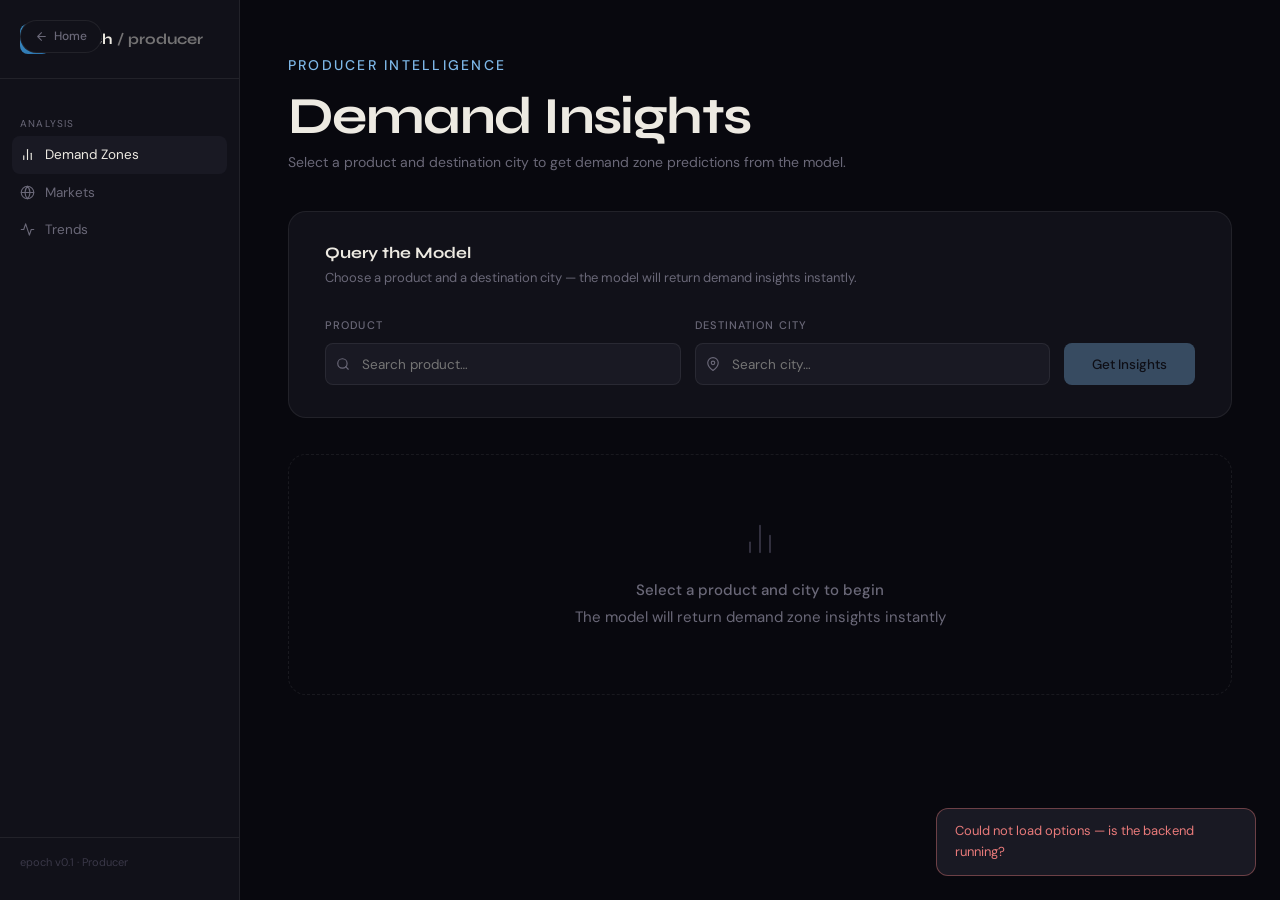
==== frontend/producer.html @ d8b630bd "Initial project import" ====
<!DOCTYPE html>
<html lang="en">
<head>
<meta charset="UTF-8"/>
<meta name="viewport" content="width=device-width,initial-scale=1.0"/>
<title>epoch — Producer Dashboard</title>
<link rel="stylesheet" href="styles.css"/>
<style>
  .eyebrow{color:var(--P)}
  .stat-card .value{color:var(--P)}

  /* Query form */
  .query-card{
    background:var(--surface);border:1px solid var(--border);
    border-radius:var(--radius-lg);padding:32px 36px;margin-bottom:36px;
  }
  .query-card h3{
    font-family:'Syne',sans-serif;font-size:16px;font-weight:700;
    margin-bottom:6px;
  }
  .query-card > p{font-size:13px;color:var(--muted);margin-bottom:28px}

  .input-row{display:grid;grid-template-columns:1fr 1fr auto;gap:14px;align-items:end}
  @media(max-width:680px){.input-row{grid-template-columns:1fr}}

  .field{display:flex;flex-direction:column;gap:8px}
  .field label{font-size:11px;font-weight:500;letter-spacing:.1em;text-transform:uppercase;color:var(--muted)}

  .select-wrap{position:relative}
  .select-wrap svg{
    position:absolute;right:12px;top:50%;transform:translateY(-50%);
    width:14px;height:14px;stroke:var(--muted);pointer-events:none;
  }
  select,input[type="text"]{
    width:100%;height:42px;
    background:var(--surface2);border:1px solid var(--border);
    border-radius:var(--radius-sm);
    padding:0 36px 0 14px;
    font-family:'DM Sans',sans-serif;font-size:13.5px;color:var(--text);
    appearance:none;-webkit-appearance:none;outline:none;
    transition:border-color .15s;cursor:pointer;
  }
  select:hover,input[type="text"]:hover{border-color:var(--border-md)}
  select:focus,input[type="text"]:focus{border-color:var(--P-border);box-shadow:0 0 0 3px rgba(126,184,232,.08)}
  select option{background:var(--surface2)}

  /* Search input with icon */
  .search-wrap{position:relative}
  .search-wrap input{padding-left:36px;padding-right:14px;cursor:text}
  .search-wrap svg{
    position:absolute;left:11px;top:50%;transform:translateY(-50%);
    width:14px;height:14px;stroke:var(--muted);pointer-events:none;
  }
  /* dropdown list for search */
  .dropdown-list{
    position:absolute;top:calc(100% + 4px);left:0;right:0;z-index:100;
    background:var(--surface2);border:1px solid var(--border-md);
    border-radius:var(--radius-sm);max-height:220px;overflow-y:auto;
    display:none;
  }
  .dropdown-list.open{display:block}
  .dropdown-item{
    padding:9px 14px;font-size:13px;color:var(--text);cursor:pointer;
    transition:background .1s;
  }
  .dropdown-item:hover,.dropdown-item.focused{background:var(--surface3)}
  .dropdown-item mark{background:transparent;color:var(--P);font-weight:500}

  .run-btn{
    height:42px;padding:0 28px;border-radius:var(--radius-sm);
    background:var(--P);color:#08080E;font-family:'DM Sans',sans-serif;
    font-size:13.5px;font-weight:500;border:none;cursor:pointer;
    transition:opacity .15s;white-space:nowrap;
  }
  .run-btn:hover{opacity:.88}
  .run-btn:disabled{opacity:.35;cursor:not-allowed}

  /* Result area */
  #results{display:none}

  /* Zone hero */
  .zone-hero{
    border-radius:var(--radius-lg);padding:36px 40px;
    margin-bottom:28px;border:1px solid;
    display:flex;align-items:center;gap:32px;
  }
  .zone-hero.high    {border-color:rgba(122,224,184,.3);background:rgba(122,224,184,.06)}
  .zone-hero.emerging{border-color:rgba(232,201,122,.3);background:rgba(232,201,122,.06)}
  .zone-hero.low     {border-color:rgba(232,122,122,.3);background:rgba(232,122,122,.06)}

  .zone-icon{
    width:60px;height:60px;border-radius:16px;
    display:flex;align-items:center;justify-content:center;flex-shrink:0;
  }
  .high .zone-icon    {background:rgba(122,224,184,.15)}
  .emerging .zone-icon{background:rgba(232,201,122,.15)}
  .low .zone-icon     {background:rgba(232,122,122,.15)}
  .zone-icon svg{width:28px;height:28px}
  .high .zone-icon svg    {stroke:var(--high)}
  .emerging .zone-icon svg{stroke:var(--emerging)}
  .low .zone-icon svg     {stroke:var(--low)}

  .zone-hero-text .zone-label{
    font-size:11px;font-weight:500;letter-spacing:.14em;text-transform:uppercase;margin-bottom:6px;
  }
  .high .zone-label    {color:var(--high)}
  .emerging .zone-label{color:var(--emerging)}
  .low .zone-label     {color:var(--low)}

  .zone-hero-text h2{font-size:28px;font-weight:700;margin-bottom:4px}
  .zone-hero-text p{font-size:13px;color:var(--muted)}

  .zone-score{
    margin-left:auto;text-align:right;flex-shrink:0;
  }
  .zone-score .score-big{
    font-family:'Syne',sans-serif;font-size:48px;font-weight:800;line-height:1;
  }
  .high .score-big    {color:var(--high)}
  .emerging .score-big{color:var(--emerging)}
  .low .score-big     {color:var(--low)}
  .zone-score .score-lbl{font-size:11px;color:var(--muted);text-transform:uppercase;letter-spacing:.08em}

  /* Context row */
  .context-chips{display:flex;gap:10px;flex-wrap:wrap;margin-bottom:28px}
  .chip{
    display:inline-flex;align-items:center;gap:7px;
    padding:6px 14px;border-radius:100px;font-size:12.5px;
    border:1px solid var(--border);background:var(--surface);color:var(--text);
  }
  .chip svg{width:13px;height:13px;stroke:var(--muted)}
  .chip span{color:var(--muted);font-size:11px}

  /* Top regions table */
  .regions-note{font-size:12px;color:var(--muted);margin-bottom:14px}

  /* Warning banner */
  .warn-banner{
    background:rgba(232,201,122,.08);border:1px solid rgba(232,201,122,.25);
    border-radius:var(--radius);padding:12px 16px;
    font-size:13px;color:var(--emerging);margin-bottom:20px;
    display:flex;align-items:center;gap:10px;
  }
  .warn-banner svg{width:15px;height:15px;stroke:currentColor;flex-shrink:0}

  .spinner{border-top-color:var(--P)}
</style>
</head>
<body>

<a class="back-btn" href="/"><svg viewBox="0 0 24 24" fill="none" stroke-width="2" stroke-linecap="round" stroke-linejoin="round"><path d="M19 12H5M12 5l-7 7 7 7"/></svg>Home</a>

<div class="layout">
  <!-- Sidebar -->
  <aside class="sidebar">
    <div class="sb-logo">
      <div class="mark" style="background:linear-gradient(135deg,#3A8FC8,#2A6FA8)">
        <svg viewBox="0 0 24 24" fill="none" stroke-width="2" stroke-linecap="round" stroke-linejoin="round">
          <line x1="18" y1="20" x2="18" y2="10"/><line x1="12" y1="20" x2="12" y2="4"/><line x1="6" y1="20" x2="6" y2="14"/>
        </svg>
      </div>
      <div class="name">epoch<span> / producer</span></div>
    </div>
    <div class="sb-section">
      <p class="sb-label">Analysis</p>
      <div class="nav-item active">
        <svg viewBox="0 0 24 24" fill="none" stroke-width="1.8" stroke-linecap="round" stroke-linejoin="round"><line x1="18" y1="20" x2="18" y2="10"/><line x1="12" y1="20" x2="12" y2="4"/><line x1="6" y1="20" x2="6" y2="14"/></svg>
        Demand Zones
      </div>
      <div class="nav-item">
        <svg viewBox="0 0 24 24" fill="none" stroke-width="1.8" stroke-linecap="round" stroke-linejoin="round"><circle cx="12" cy="12" r="10"/><path d="M2 12h20M12 2a15.3 15.3 0 0 1 4 10 15.3 15.3 0 0 1-4 10 15.3 15.3 0 0 1-4-10 15.3 15.3 0 0 1 4-10z"/></svg>
        Markets
      </div>
      <div class="nav-item">
        <svg viewBox="0 0 24 24" fill="none" stroke-width="1.8" stroke-linecap="round" stroke-linejoin="round"><polyline points="22 12 18 12 15 21 9 3 6 12 2 12"/></svg>
        Trends
      </div>
    </div>
    <div class="sb-footer">epoch v0.1 · Producer</div>
  </aside>

  <!-- Main -->
  <main class="main">
    <div class="page-header">
      <p class="eyebrow">Producer Intelligence</p>
      <h1>Demand Insights</h1>
      <p>Select a product and destination city to get demand zone predictions from the model.</p>
    </div>

    <!-- Query form -->
    <div class="query-card">
      <h3>Query the Model</h3>
      <p>Choose a product and a destination city — the model will return demand insights instantly.</p>
      <div class="input-row">

        <!-- Product dropdown with search -->
        <div class="field">
          <label>Product</label>
          <div class="search-wrap" id="product-wrap">
            <svg viewBox="0 0 24 24" fill="none" stroke-width="2" stroke-linecap="round" stroke-linejoin="round"><circle cx="11" cy="11" r="8"/><path d="M21 21l-4.35-4.35"/></svg>
            <input type="text" id="product-input" placeholder="Search product…" autocomplete="off"
              oninput="filterDropdown('product')" onfocus="openDropdown('product')" onblur="blurDropdown('product')"/>
            <div class="dropdown-list" id="product-list"></div>
          </div>
          <input type="hidden" id="product-value"/>
        </div>

        <!-- City dropdown with search -->
        <div class="field">
          <label>Destination City</label>
          <div class="search-wrap" id="city-wrap">
            <svg viewBox="0 0 24 24" fill="none" stroke-width="2" stroke-linecap="round" stroke-linejoin="round"><path d="M21 10c0 7-9 13-9 13s-9-6-9-13a9 9 0 0 1 18 0z"/><circle cx="12" cy="10" r="3"/></svg>
            <input type="text" id="city-input" placeholder="Search city…" autocomplete="off"
              oninput="filterDropdown('city')" onfocus="openDropdown('city')" onblur="blurDropdown('city')"/>
            <div class="dropdown-list" id="city-list"></div>
          </div>
          <input type="hidden" id="city-value"/>
        </div>

        <button class="run-btn" id="run-btn" onclick="runQuery()" disabled>Get Insights</button>
      </div>
    </div>

    <!-- Loader -->
    <div class="loader" id="loader" style="display:none">
      <div class="spinner"></div>
      <p>Running demand model…</p>
    </div>

    <!-- Results -->
    <div id="results">

      <!-- Warning if no city match -->
      <div class="warn-banner" id="warn-banner" style="display:none">
        <svg viewBox="0 0 24 24" fill="none" stroke-linecap="round" stroke-linejoin="round"><path d="M10.29 3.86L1.82 18a2 2 0 0 0 1.71 3h16.94a2 2 0 0 0 1.71-3L13.71 3.86a2 2 0 0 0-3.42 0z"/><line x1="12" y1="9" x2="12" y2="13"/><line x1="12" y1="17" x2="12.01" y2="17"/></svg>
        <span id="warn-text"></span>
      </div>

      <!-- Zone hero -->
      <div class="zone-hero" id="zone-hero">
        <div class="zone-icon">
          <svg viewBox="0 0 24 24" fill="none" stroke-width="1.7" stroke-linecap="round" stroke-linejoin="round"><line x1="18" y1="20" x2="18" y2="10"/><line x1="12" y1="20" x2="12" y2="4"/><line x1="6" y1="20" x2="6" y2="14"/></svg>
        </div>
        <div class="zone-hero-text">
          <p class="zone-label" id="zone-label-txt">—</p>
          <h2 id="zone-title">—</h2>
          <p id="zone-sub">—</p>
        </div>
        <div class="zone-score">
          <div class="score-big" id="zone-score-big">—</div>
          <div class="score-lbl">Demand Score</div>
        </div>
      </div>

      <!-- Context chips -->
      <div class="context-chips" id="context-chips"></div>

      <!-- Stats row -->
      <div class="stats-row" id="stats-row"></div>

      <!-- Top regions -->
      <div id="top-regions-section">
        <p class="section-head">Top Regions for this Product</p>
        <p class="regions-note">Global demand ranking — compare your selected city against other regions.</p>
        <div class="table-wrap">
          <table>
            <thead>
              <tr><th>#</th><th>Region</th><th>Demand Zone</th><th>Score</th><th>Total Sales</th><th>Orders</th></tr>
            </thead>
            <tbody id="regions-tbody"></tbody>
          </table>
        </div>
      </div>

    </div><!-- /results -->

    <!-- Initial empty state -->
    <div class="empty" id="empty-state">
      <svg viewBox="0 0 24 24" fill="none" stroke-linecap="round" stroke-linejoin="round"><line x1="18" y1="20" x2="18" y2="10"/><line x1="12" y1="20" x2="12" y2="4"/><line x1="6" y1="20" x2="6" y2="14"/></svg>
      <h4>Select a product and city to begin</h4>
      <p>The model will return demand zone insights instantly</p>
    </div>

  </main>
</div>
<div id="toast"></div>

<script>
  const allProducts = [];
  const allCities   = [];
  let   focusIdx    = {product:-1, city:-1};

  /* ── Load options on page load ── */
  async function loadOptions(){
    try{
      const [pRes, cRes] = await Promise.all([
        fetch('/api/predict/options/products'),
        fetch('/api/predict/options/cities'),
      ]);
      const pData = await pRes.json();
      const cData = await cRes.json();
      allProducts.push(...(pData.products||[]));
      allCities.push(...(cData.cities||[]));
      renderList('product', allProducts);
      renderList('city',    allCities);
    }catch(e){
      showToast('Could not load options — is the backend running?','error');
    }
  }

  /* ── Searchable dropdown logic ── */
  function renderList(type, items, query=''){
    const list = document.getElementById(`${type}-list`);
    const q    = query.toLowerCase();
    const filtered = items.filter(i=>i.toLowerCase().includes(q)).slice(0,80);
    list.innerHTML = filtered.map((item,idx)=>`
      <div class="dropdown-item" data-val="${escHtml(item)}" data-idx="${idx}"
           onmousedown="selectItem('${type}','${escJs(item)}')">${highlight(item,q)}</div>
    `).join('') || `<div class="dropdown-item" style="color:var(--muted)">No results</div>`;
  }

  function filterDropdown(type){
    const q = document.getElementById(`${type}-input`).value;
    const src = type==='product'?allProducts:allCities;
    renderList(type, src, q);
    document.getElementById(`${type}-list`).classList.add('open');
    document.getElementById(`${type}-value`).value = '';
    checkReady();
  }

  function openDropdown(type){
    filterDropdown(type);
  }

  function blurDropdown(type){
    setTimeout(()=>{
      document.getElementById(`${type}-list`).classList.remove('open');
    },180);
  }

  function selectItem(type, val){
    document.getElementById(`${type}-input`).value = val;
    document.getElementById(`${type}-value`).value = val;
    document.getElementById(`${type}-list`).classList.remove('open');
    checkReady();
  }

  function checkReady(){
    const p = document.getElementById('product-value').value;
    const c = document.getElementById('city-value').value;
    document.getElementById('run-btn').disabled = !(p && c);
  }

  function highlight(text, q){
    if(!q) return escHtml(text);
    const re  = new RegExp(`(${q.replace(/[.*+?^${}()|[\]\\]/g,'\\$&')})`, 'gi');
    return escHtml(text).replace(re,'<mark>$1</mark>');
  }

  /* ── Run query ── */
  async function runQuery(){
    const product = document.getElementById('product-value').value;
    const city    = document.getElementById('city-value').value;
    if(!product||!city) return;

    document.getElementById('empty-state').style.display='none';
    document.getElementById('results').style.display='none';
    document.getElementById('loader').style.display='flex';

    try{
      const res  = await fetch('/api/predict/demand',{
        method:'POST',
        headers:{'Content-Type':'application/json'},
        body:JSON.stringify({product,city})
      });
      const data = await res.json();
      if(data.error) throw new Error(data.error);
      renderResults(data);
    }catch(err){
      showToast(err.message||'Query failed','error');
      document.getElementById('empty-state').style.display='block';
    }finally{
      document.getElementById('loader').style.display='none';
    }
  }

  /* ── Render results ── */
  function renderResults(d){
    // Warning banner
    const wb = document.getElementById('warn-banner');
    if(d.message){ wb.style.display='flex'; document.getElementById('warn-text').textContent=d.message; }
    else          { wb.style.display='none'; }

    // Zone hero
    const zoneClass = d.demand_zone==='High Demand'?'high':d.demand_zone==='Emerging Market'?'emerging':'low';
    const hero = document.getElementById('zone-hero');
    hero.className = `zone-hero ${zoneClass}`;

    document.getElementById('zone-label-txt').textContent = d.demand_zone||'—';
    document.getElementById('zone-title').textContent     = `${d.product} in ${d.city}`;
    document.getElementById('zone-sub').textContent       = `${d.region} · ${d.market}`;
    document.getElementById('zone-score-big').textContent = d.demand_score!=null ? Math.round(d.demand_score*100)+'%' : '—';

    // Context chips
    document.getElementById('context-chips').innerHTML = [
      {icon:'<path d="M21 10c0 7-9 13-9 13s-9-6-9-13a9 9 0 0 1 18 0z"/><circle cx="12" cy="10" r="3"/>',  label:'City',    val:d.city},
      {icon:'<circle cx="12" cy="12" r="10"/><path d="M2 12h20M12 2a15.3 15.3 0 0 1 4 10 15.3 15.3 0 0 1-4 10z"/>',  label:'Market',  val:d.market},
      {icon:'<path d="M3 9l9-7 9 7v11a2 2 0 0 1-2 2H5a2 2 0 0 1-2-2z"/>',                                label:'Region',  val:d.region},
      {icon:'<rect x="1" y="3" width="15" height="13"/><polygon points="16 8 20 8 23 11 23 16 16 16 16 8"/>',  label:'Orders',  val:d.order_count},
    ].map(c=>`
      <div class="chip">
        <svg viewBox="0 0 24 24" fill="none" stroke-width="1.8" stroke-linecap="round" stroke-linejoin="round">${c.icon}</svg>
        <span>${c.label}</span> ${escHtml(String(c.val||'—'))}
      </div>
    `).join('');

    // Stats
    document.getElementById('stats-row').innerHTML = `
      <div class="stat-card"><div class="label">Total Sales</div><div class="value">$${fmt(d.total_sales)}</div></div>
      <div class="stat-card"><div class="label">Avg Profit / Order</div><div class="value">$${(d.avg_profit||0).toFixed(1)}</div></div>
      <div class="stat-card"><div class="label">Late Delivery Risk</div><div class="value">${Math.round((d.avg_late_risk||0)*100)}%</div></div>
      <div class="stat-card"><div class="label">Historical Orders</div><div class="value">${fmt(d.order_count)}</div></div>
    `;

    // Top regions table
    const regions = d.top_regions||[];
    document.getElementById('regions-tbody').innerHTML = regions.map((r,i)=>{
      const zc    = r.demand_zone==='High Demand'?'high':r.demand_zone==='Emerging Market'?'emerging':'low';
      const pct   = Math.round((r.demand_score||0)*100);
      const isCur = r.region === d.region;
      return `<tr style="${isCur?'background:var(--surface2)':''}">
        <td class="td-muted td-mono">${i+1}</td>
        <td>${escHtml(r.region)} ${isCur?'<span style="font-size:10px;color:var(--P)">← selected</span>':''}</td>
        <td><span class="badge badge-${zc}">${r.demand_zone}</span></td>
        <td>
          <div class="score-bar">
            <div class="bar-track"><div class="bar-fill" style="width:${pct}%;background:var(--${zc==='high'?'high':zc==='emerging'?'emerging':'low'})"></div></div>
            <span class="score-num">${pct}%</span>
          </div>
        </td>
        <td class="td-mono">$${fmt(r.total_sales)}</td>
        <td class="td-mono">${fmt(r.order_count)}</td>
      </tr>`;
    }).join('') || `<tr><td colspan="6" style="text-align:center;color:var(--muted);padding:24px">No region data available</td></tr>`;

    document.getElementById('results').style.display='block';
  }

  /* ── Helpers ── */
  function fmt(n){ return Number(n||0).toLocaleString(undefined,{maximumFractionDigits:0}) }
  function escHtml(s){ return String(s).replace(/&/g,'&amp;').replace(/</g,'&lt;').replace(/>/g,'&gt;').replace(/"/g,'&quot;') }
  function escJs(s)  { return s.replace(/'/g,"\\'") }
  function showToast(msg,type=''){
    const t=document.getElementById('toast');
    t.textContent=msg; t.className=`show ${type}`;
    setTimeout(()=>t.className='',3500);
  }

  loadOptions();
</script>
</body>
</html>
---- frontend/styles.css ----
/* epoch/frontend/styles.css */

@import url('https://fonts.googleapis.com/css2?family=Syne:wght@400;700;800&family=DM+Sans:ital,wght@0,300;0,400;0,500;1,400&family=JetBrains+Mono:wght@400;500&display=swap');

*,*::before,*::after{box-sizing:border-box;margin:0;padding:0}

:root{
  --bg:         #08080E;
  --surface:    #111119;
  --surface2:   #191923;
  --surface3:   #21212E;
  --border:     rgba(255,255,255,0.07);
  --border-md:  rgba(255,255,255,0.12);
  --text:       #EDEAE2;
  --muted:      #6A6878;
  --faint:      #3A3848;

  /* Producer accent — electric blue */
  --P:          #7EB8E8;
  --P-glow:     rgba(126,184,232,0.08);
  --P-border:   rgba(126,184,232,0.25);

  /* Consumer accent — mint green */
  --C:          #7AE0B8;
  --C-glow:     rgba(122,224,184,0.08);
  --C-border:   rgba(122,224,184,0.25);

  /* Zone colours */
  --high:       #7AE0B8;
  --high-bg:    rgba(122,224,184,0.10);
  --emerging:   #E8C97A;
  --emerging-bg:rgba(232,201,122,0.10);
  --low:        #E87A7A;
  --low-bg:     rgba(232,122,122,0.10);

  /* Risk tiers */
  --critical:   #FF6B6B;
  --risk-high:  #E8A07A;
  --risk-med:   #E8D07A;
  --risk-low:   #7AE0B8;

  --font:       'DM Sans', sans-serif;
  --font-head:  'Syne', sans-serif;
  --font-mono:  'JetBrains Mono', monospace;

  --radius:     12px;
  --radius-lg:  18px;
  --radius-sm:  8px;
}

html,body{height:100%;font-family:var(--font);background:var(--bg);color:var(--text);overflow-x:hidden;font-size:15px;line-height:1.6}

/* ── Typography ── */
h1,h2,h3,h4{font-family:var(--font-head);font-weight:700;line-height:1.1}
h1{font-size:clamp(32px,5vw,52px);letter-spacing:-.03em}
h2{font-size:24px;letter-spacing:-.02em}
h3{font-size:18px}
h4{font-size:14px;font-weight:500;font-family:var(--font)}
p{color:var(--muted);line-height:1.7}
code,pre{font-family:var(--font-mono)}

/* ── Layout ── */
.layout{display:flex;min-height:100vh}

.sidebar{
  width:240px;flex-shrink:0;
  background:var(--surface);border-right:1px solid var(--border);
  display:flex;flex-direction:column;
  padding:24px 0 28px;
  position:sticky;top:0;height:100vh;overflow-y:auto;
}

.main{flex:1;padding:48px 48px 64px;overflow-y:auto;max-width:1200px}

/* ── Sidebar internals ── */
.sb-logo{
  display:flex;align-items:center;gap:10px;
  padding:0 20px 24px;border-bottom:1px solid var(--border);margin-bottom:20px;
}
.sb-logo .mark{
  width:30px;height:30px;border-radius:8px;
  display:flex;align-items:center;justify-content:center;flex-shrink:0;
}
.sb-logo .mark svg{width:16px;height:16px;stroke:#fff}
.sb-logo .name{font-family:var(--font-head);font-size:15px;font-weight:700}
.sb-logo .name span{opacity:.45}

.sb-section{padding:0 12px;margin-bottom:4px}
.sb-label{font-size:10px;letter-spacing:.12em;text-transform:uppercase;color:var(--muted);padding:0 8px;margin-bottom:4px;margin-top:16px}
.nav-item{
  display:flex;align-items:center;gap:10px;
  padding:8px;border-radius:var(--radius-sm);cursor:pointer;
  font-size:13.5px;color:var(--muted);transition:all .15s;
}
.nav-item svg{width:15px;height:15px;flex-shrink:0;stroke:currentColor}
.nav-item:hover{background:var(--surface2);color:var(--text)}
.nav-item.active{background:var(--surface2);color:var(--text)}

.sb-footer{
  margin-top:auto;padding:16px 20px 0;
  border-top:1px solid var(--border);
  font-size:11px;color:var(--faint);
}

/* ── Back button ── */
.back-btn{
  position:fixed;top:20px;left:20px;z-index:200;
  display:flex;align-items:center;gap:6px;
  font-size:12px;font-weight:500;color:var(--muted);
  background:var(--surface);border:1px solid var(--border);
  border-radius:100px;padding:6px 14px;cursor:pointer;
  text-decoration:none;transition:color .15s,border-color .15s;
}
.back-btn:hover{color:var(--text);border-color:var(--border-md)}
.back-btn svg{width:13px;height:13px;stroke:currentColor}

/* ── Page header ── */
.page-header{margin-bottom:36px}
.eyebrow{
  font-size:10px;font-weight:500;letter-spacing:.16em;
  text-transform:uppercase;margin-bottom:10px;
}
.page-header p{font-size:14px;margin-top:6px}

/* ── Stat cards ── */
.stats-row{display:grid;grid-template-columns:repeat(auto-fit,minmax(150px,1fr));gap:14px;margin-bottom:32px}
.stat-card{
  background:var(--surface);border:1px solid var(--border);
  border-radius:var(--radius);padding:18px 20px;
}
.stat-card .label{font-size:11px;color:var(--muted);margin-bottom:8px;text-transform:uppercase;letter-spacing:.08em}
.stat-card .value{font-family:var(--font-head);font-size:28px;font-weight:700}

/* ── Section heading ── */
.section-head{
  font-family:var(--font-head);font-size:13px;font-weight:700;
  letter-spacing:.08em;text-transform:uppercase;color:var(--muted);
  margin-bottom:14px;display:flex;align-items:center;gap:10px;
}
.section-head::after{content:'';flex:1;height:1px;background:var(--border)}

/* ── Upload zone ── */
.upload-zone{
  border:1.5px dashed var(--border-md);border-radius:var(--radius-lg);
  padding:48px 32px;text-align:center;cursor:pointer;
  transition:border-color .2s,background .2s;margin-bottom:28px;
  background:var(--surface);
}
.upload-zone:hover,.upload-zone.drag{border-color:var(--P);background:var(--P-glow)}
.upload-zone.consumer:hover,.upload-zone.consumer.drag{border-color:var(--C);background:var(--C-glow)}
.upload-zone .upload-icon{width:44px;height:44px;margin:0 auto 14px;opacity:.4}
.upload-zone h4{font-size:14px;font-weight:500;color:var(--text);margin-bottom:6px}
.upload-zone p{font-size:12px}
.upload-zone input{display:none}

/* ── Buttons ── */
.btn{
  display:inline-flex;align-items:center;gap:8px;
  padding:9px 20px;border-radius:100px;font-size:13px;font-weight:500;
  border:1px solid;cursor:pointer;font-family:var(--font);transition:all .15s;
  text-decoration:none;
}
.btn-producer{border-color:var(--P);color:var(--P);background:transparent}
.btn-producer:hover{background:var(--P);color:#08080E}
.btn-consumer{border-color:var(--C);color:var(--C);background:transparent}
.btn-consumer:hover{background:var(--C);color:#08080E}
.btn svg{width:14px;height:14px;stroke:currentColor}

/* ── Filter bar ── */
.filter-bar{display:flex;align-items:center;gap:10px;margin-bottom:16px;flex-wrap:wrap}
.filter-btn{
  padding:5px 14px;border-radius:100px;font-size:12px;font-weight:500;
  border:1px solid var(--border);background:transparent;color:var(--muted);
  cursor:pointer;transition:all .15s;font-family:var(--font);
}
.filter-btn:hover{border-color:var(--border-md);color:var(--text)}
.filter-btn.active{border-color:var(--P);color:var(--P);background:var(--P-glow)}
.filter-btn.active.consumer{border-color:var(--C);color:var(--C);background:var(--C-glow)}

/* ── Table ── */
.table-wrap{overflow-x:auto;border-radius:var(--radius-lg);border:1px solid var(--border)}
table{width:100%;border-collapse:collapse;font-size:13px}
thead{background:var(--surface2)}
thead th{
  padding:12px 16px;text-align:left;font-size:10.5px;font-weight:500;
  letter-spacing:.09em;text-transform:uppercase;color:var(--muted);
  white-space:nowrap;
}
tbody tr{border-top:1px solid var(--border);transition:background .1s}
tbody tr:hover{background:var(--surface2)}
tbody td{padding:11px 16px;color:var(--text);white-space:nowrap}
.td-muted{color:var(--muted)}
.td-mono{font-family:var(--font-mono);font-size:12px}

/* ── Zone / Risk badges ── */
.badge{
  display:inline-flex;align-items:center;gap:5px;
  font-size:11px;font-weight:500;padding:3px 10px;border-radius:100px;
  white-space:nowrap;
}
.badge-high    {background:var(--high-bg);color:var(--high)}
.badge-emerging{background:var(--emerging-bg);color:var(--emerging)}
.badge-low     {background:var(--low-bg);color:var(--low)}
.badge-critical{background:rgba(255,107,107,.12);color:var(--critical)}
.badge-risk-high{background:rgba(232,160,122,.12);color:var(--risk-high)}
.badge-risk-med {background:rgba(232,208,122,.12);color:var(--risk-med)}
.badge-risk-low {background:var(--high-bg);color:var(--high)}
.badge::before{content:'';width:5px;height:5px;border-radius:50%;background:currentColor;flex-shrink:0}

/* ── Score bar ── */
.score-bar{display:flex;align-items:center;gap:8px}
.bar-track{flex:1;height:4px;background:var(--surface3);border-radius:2px;min-width:60px}
.bar-fill{height:100%;border-radius:2px;transition:width .4s}
.score-num{font-family:var(--font-mono);font-size:12px;color:var(--muted);min-width:36px;text-align:right}

/* ── Progress / loading ── */
.loader{
  display:flex;flex-direction:column;align-items:center;
  justify-content:center;padding:64px 0;gap:14px;
}
.spinner{
  width:32px;height:32px;border:2px solid var(--border);
  border-top-color:var(--P);border-radius:50%;
  animation:spin .8s linear infinite;
}
.spinner.consumer{border-top-color:var(--C)}
@keyframes spin{to{transform:rotate(360deg)}}
.loader p{font-size:13px}

/* ── Empty state ── */
.empty{
  text-align:center;padding:64px 32px;
  border:1.5px dashed var(--border);border-radius:var(--radius-lg);
}
.empty svg{width:40px;height:40px;stroke:var(--faint);margin:0 auto 16px}
.empty h4{font-size:15px;color:var(--muted);margin-bottom:6px;font-family:var(--font)}

/* ── Toast ── */
#toast{
  position:fixed;bottom:24px;right:24px;z-index:999;
  background:var(--surface2);border:1px solid var(--border-md);
  border-radius:var(--radius);padding:12px 18px;font-size:13px;
  display:none;max-width:320px;
}
#toast.error{border-color:rgba(232,122,122,.4);color:var(--low)}
#toast.show{display:block;animation:fadeUp .25s ease}
@keyframes fadeUp{from{opacity:0;transform:translateY(8px)}to{opacity:1;transform:translateY(0)}}

/* ── Responsive ── */
@media(max-width:768px){
  .sidebar{display:none}
  .main{padding:80px 20px 48px}
  .stats-row{grid-template-columns:1fr 1fr}
}
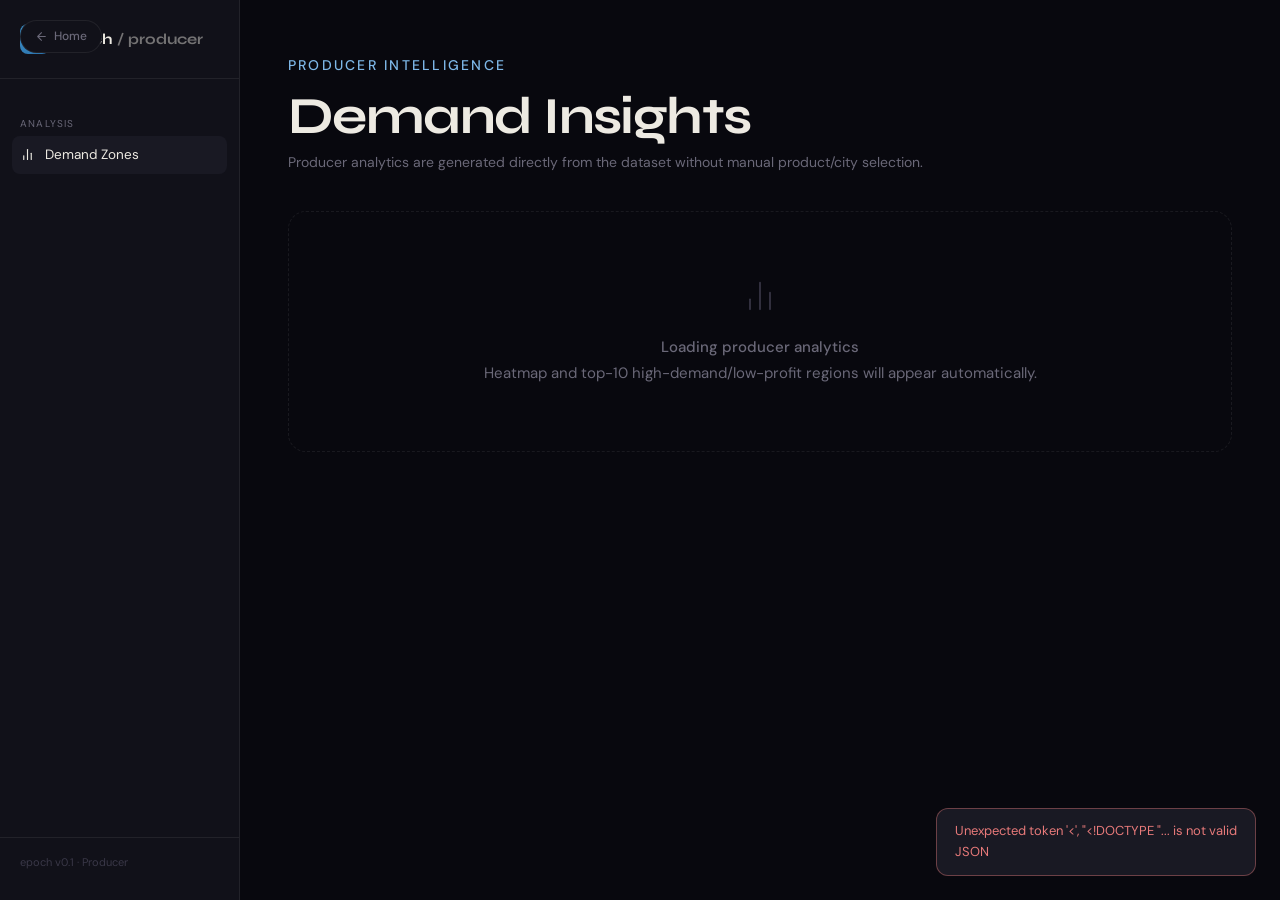
==== commit 3ab68cbb: "Update producer analytics page and data loading" ====
--- a/frontend/producer.html
+++ b/frontend/producer.html
@@ -1,462 +1,664 @@
-<!DOCTYPE html>
+<!doctype html>
 <html lang="en">
-<head>
-<meta charset="UTF-8"/>
-<meta name="viewport" content="width=device-width,initial-scale=1.0"/>
-<title>epoch — Producer Dashboard</title>
-<link rel="stylesheet" href="styles.css"/>
-<style>
-  .eyebrow{color:var(--P)}
-  .stat-card .value{color:var(--P)}
-
-  /* Query form */
-  .query-card{
-    background:var(--surface);border:1px solid var(--border);
-    border-radius:var(--radius-lg);padding:32px 36px;margin-bottom:36px;
-  }
-  .query-card h3{
-    font-family:'Syne',sans-serif;font-size:16px;font-weight:700;
-    margin-bottom:6px;
-  }
-  .query-card > p{font-size:13px;color:var(--muted);margin-bottom:28px}
-
-  .input-row{display:grid;grid-template-columns:1fr 1fr auto;gap:14px;align-items:end}
-  @media(max-width:680px){.input-row{grid-template-columns:1fr}}
-
-  .field{display:flex;flex-direction:column;gap:8px}
-  .field label{font-size:11px;font-weight:500;letter-spacing:.1em;text-transform:uppercase;color:var(--muted)}
-
-  .select-wrap{position:relative}
-  .select-wrap svg{
-    position:absolute;right:12px;top:50%;transform:translateY(-50%);
-    width:14px;height:14px;stroke:var(--muted);pointer-events:none;
-  }
-  select,input[type="text"]{
-    width:100%;height:42px;
-    background:var(--surface2);border:1px solid var(--border);
-    border-radius:var(--radius-sm);
-    padding:0 36px 0 14px;
-    font-family:'DM Sans',sans-serif;font-size:13.5px;color:var(--text);
-    appearance:none;-webkit-appearance:none;outline:none;
-    transition:border-color .15s;cursor:pointer;
-  }
-  select:hover,input[type="text"]:hover{border-color:var(--border-md)}
-  select:focus,input[type="text"]:focus{border-color:var(--P-border);box-shadow:0 0 0 3px rgba(126,184,232,.08)}
-  select option{background:var(--surface2)}
-
-  /* Search input with icon */
-  .search-wrap{position:relative}
-  .search-wrap input{padding-left:36px;padding-right:14px;cursor:text}
-  .search-wrap svg{
-    position:absolute;left:11px;top:50%;transform:translateY(-50%);
-    width:14px;height:14px;stroke:var(--muted);pointer-events:none;
-  }
-  /* dropdown list for search */
-  .dropdown-list{
-    position:absolute;top:calc(100% + 4px);left:0;right:0;z-index:100;
-    background:var(--surface2);border:1px solid var(--border-md);
-    border-radius:var(--radius-sm);max-height:220px;overflow-y:auto;
-    display:none;
-  }
-  .dropdown-list.open{display:block}
-  .dropdown-item{
-    padding:9px 14px;font-size:13px;color:var(--text);cursor:pointer;
-    transition:background .1s;
-  }
-  .dropdown-item:hover,.dropdown-item.focused{background:var(--surface3)}
-  .dropdown-item mark{background:transparent;color:var(--P);font-weight:500}
-
-  .run-btn{
-    height:42px;padding:0 28px;border-radius:var(--radius-sm);
-    background:var(--P);color:#08080E;font-family:'DM Sans',sans-serif;
-    font-size:13.5px;font-weight:500;border:none;cursor:pointer;
-    transition:opacity .15s;white-space:nowrap;
-  }
-  .run-btn:hover{opacity:.88}
-  .run-btn:disabled{opacity:.35;cursor:not-allowed}
-
-  /* Result area */
-  #results{display:none}
-
-  /* Zone hero */
-  .zone-hero{
-    border-radius:var(--radius-lg);padding:36px 40px;
-    margin-bottom:28px;border:1px solid;
-    display:flex;align-items:center;gap:32px;
-  }
-  .zone-hero.high    {border-color:rgba(122,224,184,.3);background:rgba(122,224,184,.06)}
-  .zone-hero.emerging{border-color:rgba(232,201,122,.3);background:rgba(232,201,122,.06)}
-  .zone-hero.low     {border-color:rgba(232,122,122,.3);background:rgba(232,122,122,.06)}
-
-  .zone-icon{
-    width:60px;height:60px;border-radius:16px;
-    display:flex;align-items:center;justify-content:center;flex-shrink:0;
-  }
-  .high .zone-icon    {background:rgba(122,224,184,.15)}
-  .emerging .zone-icon{background:rgba(232,201,122,.15)}
-  .low .zone-icon     {background:rgba(232,122,122,.15)}
-  .zone-icon svg{width:28px;height:28px}
-  .high .zone-icon svg    {stroke:var(--high)}
-  .emerging .zone-icon svg{stroke:var(--emerging)}
-  .low .zone-icon svg     {stroke:var(--low)}
-
-  .zone-hero-text .zone-label{
-    font-size:11px;font-weight:500;letter-spacing:.14em;text-transform:uppercase;margin-bottom:6px;
-  }
-  .high .zone-label    {color:var(--high)}
-  .emerging .zone-label{color:var(--emerging)}
-  .low .zone-label     {color:var(--low)}
-
-  .zone-hero-text h2{font-size:28px;font-weight:700;margin-bottom:4px}
-  .zone-hero-text p{font-size:13px;color:var(--muted)}
-
-  .zone-score{
-    margin-left:auto;text-align:right;flex-shrink:0;
-  }
-  .zone-score .score-big{
-    font-family:'Syne',sans-serif;font-size:48px;font-weight:800;line-height:1;
-  }
-  .high .score-big    {color:var(--high)}
-  .emerging .score-big{color:var(--emerging)}
-  .low .score-big     {color:var(--low)}
-  .zone-score .score-lbl{font-size:11px;color:var(--muted);text-transform:uppercase;letter-spacing:.08em}
-
-  /* Context row */
-  .context-chips{display:flex;gap:10px;flex-wrap:wrap;margin-bottom:28px}
-  .chip{
-    display:inline-flex;align-items:center;gap:7px;
-    padding:6px 14px;border-radius:100px;font-size:12.5px;
-    border:1px solid var(--border);background:var(--surface);color:var(--text);
-  }
-  .chip svg{width:13px;height:13px;stroke:var(--muted)}
-  .chip span{color:var(--muted);font-size:11px}
-
-  /* Top regions table */
-  .regions-note{font-size:12px;color:var(--muted);margin-bottom:14px}
-
-  /* Warning banner */
-  .warn-banner{
-    background:rgba(232,201,122,.08);border:1px solid rgba(232,201,122,.25);
-    border-radius:var(--radius);padding:12px 16px;
-    font-size:13px;color:var(--emerging);margin-bottom:20px;
-    display:flex;align-items:center;gap:10px;
-  }
-  .warn-banner svg{width:15px;height:15px;stroke:currentColor;flex-shrink:0}
-
-  .spinner{border-top-color:var(--P)}
-</style>
-</head>
-<body>
-
-<a class="back-btn" href="/"><svg viewBox="0 0 24 24" fill="none" stroke-width="2" stroke-linecap="round" stroke-linejoin="round"><path d="M19 12H5M12 5l-7 7 7 7"/></svg>Home</a>
-
-<div class="layout">
-  <!-- Sidebar -->
-  <aside class="sidebar">
-    <div class="sb-logo">
-      <div class="mark" style="background:linear-gradient(135deg,#3A8FC8,#2A6FA8)">
-        <svg viewBox="0 0 24 24" fill="none" stroke-width="2" stroke-linecap="round" stroke-linejoin="round">
-          <line x1="18" y1="20" x2="18" y2="10"/><line x1="12" y1="20" x2="12" y2="4"/><line x1="6" y1="20" x2="6" y2="14"/>
-        </svg>
-      </div>
-      <div class="name">epoch<span> / producer</span></div>
+  <head>
+    <meta charset="UTF-8" />
+    <meta name="viewport" content="width=device-width,initial-scale=1.0" />
+    <title>epoch — Producer Dashboard</title>
+    <link rel="stylesheet" href="styles.css" />
+    <style>
+      .eyebrow {
+        color: var(--P);
+      }
+      .stat-card .value {
+        color: var(--P);
+      }
+
+      /* Query form */
+      .query-card {
+        background: var(--surface);
+        border: 1px solid var(--border);
+        border-radius: var(--radius-lg);
+        padding: 32px 36px;
+        margin-bottom: 36px;
+      }
+      .query-card h3 {
+        font-family: "Syne", sans-serif;
+        font-size: 16px;
+        font-weight: 700;
+        margin-bottom: 6px;
+      }
+      .query-card > p {
+        font-size: 13px;
+        color: var(--muted);
+        margin-bottom: 28px;
+      }
+
+      .input-row {
+        display: grid;
+        grid-template-columns: 1fr 1fr auto;
+        gap: 14px;
+        align-items: end;
+      }
+      @media (max-width: 680px) {
+        .input-row {
+          grid-template-columns: 1fr;
+        }
+      }
+
+      .field {
+        display: flex;
+        flex-direction: column;
+        gap: 8px;
+      }
+      .field label {
+        font-size: 11px;
+        font-weight: 500;
+        letter-spacing: 0.1em;
+        text-transform: uppercase;
+        color: var(--muted);
+      }
+
+      .select-wrap {
+        position: relative;
+      }
+      .select-wrap svg {
+        position: absolute;
+        right: 12px;
+        top: 50%;
+        transform: translateY(-50%);
+        width: 14px;
+        height: 14px;
+        stroke: var(--muted);
+        pointer-events: none;
+      }
+      select,
+      input[type="text"] {
+        width: 100%;
+        height: 42px;
+        background: var(--surface2);
+        border: 1px solid var(--border);
+        border-radius: var(--radius-sm);
+        padding: 0 36px 0 14px;
+        font-family: "DM Sans", sans-serif;
+        font-size: 13.5px;
+        color: var(--text);
+        appearance: none;
+        -webkit-appearance: none;
+        outline: none;
+        transition: border-color 0.15s;
+        cursor: pointer;
+      }
+      select:hover,
+      input[type="text"]:hover {
+        border-color: var(--border-md);
+      }
+      select:focus,
+      input[type="text"]:focus {
+        border-color: var(--P-border);
+        box-shadow: 0 0 0 3px rgba(126, 184, 232, 0.08);
+      }
+      select option {
+        background: var(--surface2);
+      }
+
+      /* Search input with icon */
+      .search-wrap {
+        position: relative;
+      }
+      .search-wrap input {
+        padding-left: 36px;
+        padding-right: 14px;
+        cursor: text;
+      }
+      .search-wrap svg {
+        position: absolute;
+        left: 11px;
+        top: 50%;
+        transform: translateY(-50%);
+        width: 14px;
+        height: 14px;
+        stroke: var(--muted);
+        pointer-events: none;
+      }
+      /* dropdown list for search */
+      .dropdown-list {
+        position: absolute;
+        top: calc(100% + 4px);
+        left: 0;
+        right: 0;
+        z-index: 100;
+        background: var(--surface2);
+        border: 1px solid var(--border-md);
+        border-radius: var(--radius-sm);
+        max-height: 220px;
+        overflow-y: auto;
+        display: none;
+      }
+      .dropdown-list.open {
+        display: block;
+      }
+      .dropdown-item {
+        padding: 9px 14px;
+        font-size: 13px;
+        color: var(--text);
+        cursor: pointer;
+        transition: background 0.1s;
+      }
+      .dropdown-item:hover,
+      .dropdown-item.focused {
+        background: var(--surface3);
+      }
+      .dropdown-item mark {
+        background: transparent;
+        color: var(--P);
+        font-weight: 500;
+      }
+
+      .run-btn {
+        height: 42px;
+        padding: 0 28px;
+        border-radius: var(--radius-sm);
+        background: var(--P);
+        color: #08080e;
+        font-family: "DM Sans", sans-serif;
+        font-size: 13.5px;
+        font-weight: 500;
+        border: none;
+        cursor: pointer;
+        transition: opacity 0.15s;
+        white-space: nowrap;
+      }
+      .run-btn:hover {
+        opacity: 0.88;
+      }
+      .run-btn:disabled {
+        opacity: 0.35;
+        cursor: not-allowed;
+      }
+
+      /* Result area */
+      #results {
+        display: none;
+      }
+
+      /* Zone hero */
+      .zone-hero {
+        border-radius: var(--radius-lg);
+        padding: 36px 40px;
+        margin-bottom: 28px;
+        border: 1px solid;
+        display: flex;
+        align-items: center;
+        gap: 32px;
+      }
+      .zone-hero.high {
+        border-color: rgba(122, 224, 184, 0.3);
+        background: rgba(122, 224, 184, 0.06);
+      }
+      .zone-hero.emerging {
+        border-color: rgba(232, 201, 122, 0.3);
+        background: rgba(232, 201, 122, 0.06);
+      }
+      .zone-hero.low {
+        border-color: rgba(232, 122, 122, 0.3);
+        background: rgba(232, 122, 122, 0.06);
+      }
+
+      .zone-icon {
+        width: 60px;
+        height: 60px;
+        border-radius: 16px;
+        display: flex;
+        align-items: center;
+        justify-content: center;
+        flex-shrink: 0;
+      }
+      .high .zone-icon {
+        background: rgba(122, 224, 184, 0.15);
+      }
+      .emerging .zone-icon {
+        background: rgba(232, 201, 122, 0.15);
+      }
+      .low .zone-icon {
+        background: rgba(232, 122, 122, 0.15);
+      }
+      .zone-icon svg {
+        width: 28px;
+        height: 28px;
+      }
+      .high .zone-icon svg {
+        stroke: var(--high);
+      }
+      .emerging .zone-icon svg {
+        stroke: var(--emerging);
+      }
+      .low .zone-icon svg {
+        stroke: var(--low);
+      }
+
+      .zone-hero-text .zone-label {
+        font-size: 11px;
+        font-weight: 500;
+        letter-spacing: 0.14em;
+        text-transform: uppercase;
+        margin-bottom: 6px;
+      }
+      .high .zone-label {
+        color: var(--high);
+      }
+      .emerging .zone-label {
+        color: var(--emerging);
+      }
+      .low .zone-label {
+        color: var(--low);
+      }
+
+      .zone-hero-text h2 {
+        font-size: 28px;
+        font-weight: 700;
+        margin-bottom: 4px;
+      }
+      .zone-hero-text p {
+        font-size: 13px;
+        color: var(--muted);
+      }
+
+      .zone-score {
+        margin-left: auto;
+        text-align: right;
+        flex-shrink: 0;
+      }
+      .zone-score .score-big {
+        font-family: "Syne", sans-serif;
+        font-size: 48px;
+        font-weight: 800;
+        line-height: 1;
+      }
+      .high .score-big {
+        color: var(--high);
+      }
+      .emerging .score-big {
+        color: var(--emerging);
+      }
+      .low .score-big {
+        color: var(--low);
+      }
+      .zone-score .score-lbl {
+        font-size: 11px;
+        color: var(--muted);
+        text-transform: uppercase;
+        letter-spacing: 0.08em;
+      }
+
+      /* Context row */
+      .context-chips {
+        display: flex;
+        gap: 10px;
+        flex-wrap: wrap;
+        margin-bottom: 28px;
+      }
+      .chip {
+        display: inline-flex;
+        align-items: center;
+        gap: 7px;
+        padding: 6px 14px;
+        border-radius: 100px;
+        font-size: 12.5px;
+        border: 1px solid var(--border);
+        background: var(--surface);
+        color: var(--text);
+      }
+      .chip svg {
+        width: 13px;
+        height: 13px;
+        stroke: var(--muted);
+      }
+      .chip span {
+        color: var(--muted);
+        font-size: 11px;
+      }
+
+      /* Top regions table */
+      .regions-note {
+        font-size: 12px;
+        color: var(--muted);
+        margin-bottom: 14px;
+      }
+
+      .analysis-block {
+        margin-top: 28px;
+      }
+      .analysis-note {
+        font-size: 12px;
+        color: var(--muted);
+        margin-bottom: 14px;
+      }
+
+      .heatmap-wrap {
+        overflow: auto;
+        border: 1px solid var(--border);
+        border-radius: var(--radius);
+        background: var(--surface);
+      }
+      .heatmap-table {
+        width: 100%;
+        border-collapse: separate;
+        border-spacing: 0;
+      }
+      .heatmap-table th,
+      .heatmap-table td {
+        padding: 10px 12px;
+        border-bottom: 1px solid var(--border);
+        border-right: 1px solid var(--border);
+      }
+      .heatmap-table th:last-child,
+      .heatmap-table td:last-child {
+        border-right: none;
+      }
+      .heatmap-table tr:last-child td {
+        border-bottom: none;
+      }
+      .heatmap-table th {
+        font-size: 11px;
+        color: var(--muted);
+        text-transform: uppercase;
+        letter-spacing: 0.08em;
+        background: var(--surface2);
+        white-space: nowrap;
+      }
+      .heatmap-row-head {
+        font-size: 12px;
+        font-weight: 600;
+        white-space: nowrap;
+        background: var(--surface2);
+      }
+      .heatmap-cell {
+        font-family: "JetBrains Mono", monospace;
+        font-size: 12px;
+        text-align: right;
+        min-width: 92px;
+      }
+
+      /* Warning banner */
+      .warn-banner {
+        background: rgba(232, 201, 122, 0.08);
+        border: 1px solid rgba(232, 201, 122, 0.25);
+        border-radius: var(--radius);
+        padding: 12px 16px;
+        font-size: 13px;
+        color: var(--emerging);
+        margin-bottom: 20px;
+        display: flex;
+        align-items: center;
+        gap: 10px;
+      }
+      .warn-banner svg {
+        width: 15px;
+        height: 15px;
+        stroke: currentColor;
+        flex-shrink: 0;
+      }
+
+      .spinner {
+        border-top-color: var(--P);
+      }
+    </style>
+  </head>
+  <body>
+    <a class="back-btn" href="/"
+      ><svg
+        viewBox="0 0 24 24"
+        fill="none"
+        stroke-width="2"
+        stroke-linecap="round"
+        stroke-linejoin="round"
+      >
+        <path d="M19 12H5M12 5l-7 7 7 7" /></svg
+      >Home</a
+    >
+
+    <div class="layout">
+      <!-- Sidebar -->
+      <aside class="sidebar">
+        <div class="sb-logo">
+          <div
+            class="mark"
+            style="background: linear-gradient(135deg, #3a8fc8, #2a6fa8)"
+          >
+            <svg
+              viewBox="0 0 24 24"
+              fill="none"
+              stroke-width="2"
+              stroke-linecap="round"
+              stroke-linejoin="round"
+            >
+              <line x1="18" y1="20" x2="18" y2="10" />
+              <line x1="12" y1="20" x2="12" y2="4" />
+              <line x1="6" y1="20" x2="6" y2="14" />
+            </svg>
+          </div>
+          <div class="name">epoch<span> / producer</span></div>
+        </div>
+        <div class="sb-section">
+          <p class="sb-label">Analysis</p>
+          <div class="nav-item active">
+            <svg
+              viewBox="0 0 24 24"
+              fill="none"
+              stroke-width="1.8"
+              stroke-linecap="round"
+              stroke-linejoin="round"
+            >
+              <line x1="18" y1="20" x2="18" y2="10" />
+              <line x1="12" y1="20" x2="12" y2="4" />
+              <line x1="6" y1="20" x2="6" y2="14" />
+            </svg>
+            Demand Zones
+          </div>
+        </div>
+        <div class="sb-footer">epoch v0.1 · Producer</div>
+      </aside>
+
+      <!-- Main -->
+      <main class="main">
+        <div class="page-header">
+          <p class="eyebrow">Producer Intelligence</p>
+          <h1>Demand Insights</h1>
+          <p>
+            Producer analytics are generated directly from the dataset without
+            manual product/city selection.
+          </p>
+        </div>
+
+        <!-- Loader -->
+        <div class="loader" id="loader" style="display: none">
+          <div class="spinner"></div>
+          <p>Running demand model…</p>
+        </div>
+
+        <!-- Results -->
+        <div id="results">
+          <div class="analysis-block" id="heatmap-section">
+            <p class="section-head">Demand Heatmap</p>
+            <p class="analysis-note">
+              Order quantity intensity by region and product category.
+            </p>
+            <div class="heatmap-wrap">
+              <table class="heatmap-table" id="heatmap-table"></table>
+            </div>
+          </div>
+
+          <div class="analysis-block" id="hdlp-section">
+            <p class="section-head">
+              High Demand · Low Profit Regions (Top 10)
+            </p>
+            <p class="analysis-note">
+              Ranked by highest order quantity with lower average profit per
+              order.
+            </p>
+            <div class="table-wrap">
+              <table>
+                <thead>
+                  <tr>
+                    <th>#</th>
+                    <th>Region</th>
+                    <th>Total Quantity</th>
+                    <th>Avg Profit / Order</th>
+                    <th>Total Sales</th>
+                    <th>Orders</th>
+                  </tr>
+                </thead>
+                <tbody id="hdlp-tbody"></tbody>
+              </table>
+            </div>
+          </div>
+        </div>
+        <!-- /results -->
+
+        <!-- Initial empty state -->
+        <div class="empty" id="empty-state">
+          <svg
+            viewBox="0 0 24 24"
+            fill="none"
+            stroke-linecap="round"
+            stroke-linejoin="round"
+          >
+            <line x1="18" y1="20" x2="18" y2="10" />
+            <line x1="12" y1="20" x2="12" y2="4" />
+            <line x1="6" y1="20" x2="6" y2="14" />
+          </svg>
+          <h4>Loading producer analytics</h4>
+          <p>
+            Heatmap and top-10 high-demand/low-profit regions will appear
+            automatically.
+          </p>
+        </div>
+      </main>
     </div>
-    <div class="sb-section">
-      <p class="sb-label">Analysis</p>
-      <div class="nav-item active">
-        <svg viewBox="0 0 24 24" fill="none" stroke-width="1.8" stroke-linecap="round" stroke-linejoin="round"><line x1="18" y1="20" x2="18" y2="10"/><line x1="12" y1="20" x2="12" y2="4"/><line x1="6" y1="20" x2="6" y2="14"/></svg>
-        Demand Zones
-      </div>
-      <div class="nav-item">
-        <svg viewBox="0 0 24 24" fill="none" stroke-width="1.8" stroke-linecap="round" stroke-linejoin="round"><circle cx="12" cy="12" r="10"/><path d="M2 12h20M12 2a15.3 15.3 0 0 1 4 10 15.3 15.3 0 0 1-4 10 15.3 15.3 0 0 1-4-10 15.3 15.3 0 0 1 4-10z"/></svg>
-        Markets
-      </div>
-      <div class="nav-item">
-        <svg viewBox="0 0 24 24" fill="none" stroke-width="1.8" stroke-linecap="round" stroke-linejoin="round"><polyline points="22 12 18 12 15 21 9 3 6 12 2 12"/></svg>
-        Trends
-      </div>
-    </div>
-    <div class="sb-footer">epoch v0.1 · Producer</div>
-  </aside>
-
-  <!-- Main -->
-  <main class="main">
-    <div class="page-header">
-      <p class="eyebrow">Producer Intelligence</p>
-      <h1>Demand Insights</h1>
-      <p>Select a product and destination city to get demand zone predictions from the model.</p>
-    </div>
-
-    <!-- Query form -->
-    <div class="query-card">
-      <h3>Query the Model</h3>
-      <p>Choose a product and a destination city — the model will return demand insights instantly.</p>
-      <div class="input-row">
-
-        <!-- Product dropdown with search -->
-        <div class="field">
-          <label>Product</label>
-          <div class="search-wrap" id="product-wrap">
-            <svg viewBox="0 0 24 24" fill="none" stroke-width="2" stroke-linecap="round" stroke-linejoin="round"><circle cx="11" cy="11" r="8"/><path d="M21 21l-4.35-4.35"/></svg>
-            <input type="text" id="product-input" placeholder="Search product…" autocomplete="off"
-              oninput="filterDropdown('product')" onfocus="openDropdown('product')" onblur="blurDropdown('product')"/>
-            <div class="dropdown-list" id="product-list"></div>
-          </div>
-          <input type="hidden" id="product-value"/>
-        </div>
-
-        <!-- City dropdown with search -->
-        <div class="field">
-          <label>Destination City</label>
-          <div class="search-wrap" id="city-wrap">
-            <svg viewBox="0 0 24 24" fill="none" stroke-width="2" stroke-linecap="round" stroke-linejoin="round"><path d="M21 10c0 7-9 13-9 13s-9-6-9-13a9 9 0 0 1 18 0z"/><circle cx="12" cy="10" r="3"/></svg>
-            <input type="text" id="city-input" placeholder="Search city…" autocomplete="off"
-              oninput="filterDropdown('city')" onfocus="openDropdown('city')" onblur="blurDropdown('city')"/>
-            <div class="dropdown-list" id="city-list"></div>
-          </div>
-          <input type="hidden" id="city-value"/>
-        </div>
-
-        <button class="run-btn" id="run-btn" onclick="runQuery()" disabled>Get Insights</button>
-      </div>
-    </div>
-
-    <!-- Loader -->
-    <div class="loader" id="loader" style="display:none">
-      <div class="spinner"></div>
-      <p>Running demand model…</p>
-    </div>
-
-    <!-- Results -->
-    <div id="results">
-
-      <!-- Warning if no city match -->
-      <div class="warn-banner" id="warn-banner" style="display:none">
-        <svg viewBox="0 0 24 24" fill="none" stroke-linecap="round" stroke-linejoin="round"><path d="M10.29 3.86L1.82 18a2 2 0 0 0 1.71 3h16.94a2 2 0 0 0 1.71-3L13.71 3.86a2 2 0 0 0-3.42 0z"/><line x1="12" y1="9" x2="12" y2="13"/><line x1="12" y1="17" x2="12.01" y2="17"/></svg>
-        <span id="warn-text"></span>
-      </div>
-
-      <!-- Zone hero -->
-      <div class="zone-hero" id="zone-hero">
-        <div class="zone-icon">
-          <svg viewBox="0 0 24 24" fill="none" stroke-width="1.7" stroke-linecap="round" stroke-linejoin="round"><line x1="18" y1="20" x2="18" y2="10"/><line x1="12" y1="20" x2="12" y2="4"/><line x1="6" y1="20" x2="6" y2="14"/></svg>
-        </div>
-        <div class="zone-hero-text">
-          <p class="zone-label" id="zone-label-txt">—</p>
-          <h2 id="zone-title">—</h2>
-          <p id="zone-sub">—</p>
-        </div>
-        <div class="zone-score">
-          <div class="score-big" id="zone-score-big">—</div>
-          <div class="score-lbl">Demand Score</div>
-        </div>
-      </div>
-
-      <!-- Context chips -->
-      <div class="context-chips" id="context-chips"></div>
-
-      <!-- Stats row -->
-      <div class="stats-row" id="stats-row"></div>
-
-      <!-- Top regions -->
-      <div id="top-regions-section">
-        <p class="section-head">Top Regions for this Product</p>
-        <p class="regions-note">Global demand ranking — compare your selected city against other regions.</p>
-        <div class="table-wrap">
-          <table>
-            <thead>
-              <tr><th>#</th><th>Region</th><th>Demand Zone</th><th>Score</th><th>Total Sales</th><th>Orders</th></tr>
-            </thead>
-            <tbody id="regions-tbody"></tbody>
-          </table>
-        </div>
-      </div>
-
-    </div><!-- /results -->
-
-    <!-- Initial empty state -->
-    <div class="empty" id="empty-state">
-      <svg viewBox="0 0 24 24" fill="none" stroke-linecap="round" stroke-linejoin="round"><line x1="18" y1="20" x2="18" y2="10"/><line x1="12" y1="20" x2="12" y2="4"/><line x1="6" y1="20" x2="6" y2="14"/></svg>
-      <h4>Select a product and city to begin</h4>
-      <p>The model will return demand zone insights instantly</p>
-    </div>
-
-  </main>
-</div>
-<div id="toast"></div>
-
-<script>
-  const allProducts = [];
-  const allCities   = [];
-  let   focusIdx    = {product:-1, city:-1};
-
-  /* ── Load options on page load ── */
-  async function loadOptions(){
-    try{
-      const [pRes, cRes] = await Promise.all([
-        fetch('/api/predict/options/products'),
-        fetch('/api/predict/options/cities'),
-      ]);
-      const pData = await pRes.json();
-      const cData = await cRes.json();
-      allProducts.push(...(pData.products||[]));
-      allCities.push(...(cData.cities||[]));
-      renderList('product', allProducts);
-      renderList('city',    allCities);
-    }catch(e){
-      showToast('Could not load options — is the backend running?','error');
-    }
-  }
-
-  /* ── Searchable dropdown logic ── */
-  function renderList(type, items, query=''){
-    const list = document.getElementById(`${type}-list`);
-    const q    = query.toLowerCase();
-    const filtered = items.filter(i=>i.toLowerCase().includes(q)).slice(0,80);
-    list.innerHTML = filtered.map((item,idx)=>`
-      <div class="dropdown-item" data-val="${escHtml(item)}" data-idx="${idx}"
-           onmousedown="selectItem('${type}','${escJs(item)}')">${highlight(item,q)}</div>
-    `).join('') || `<div class="dropdown-item" style="color:var(--muted)">No results</div>`;
-  }
-
-  function filterDropdown(type){
-    const q = document.getElementById(`${type}-input`).value;
-    const src = type==='product'?allProducts:allCities;
-    renderList(type, src, q);
-    document.getElementById(`${type}-list`).classList.add('open');
-    document.getElementById(`${type}-value`).value = '';
-    checkReady();
-  }
-
-  function openDropdown(type){
-    filterDropdown(type);
-  }
-
-  function blurDropdown(type){
-    setTimeout(()=>{
-      document.getElementById(`${type}-list`).classList.remove('open');
-    },180);
-  }
-
-  function selectItem(type, val){
-    document.getElementById(`${type}-input`).value = val;
-    document.getElementById(`${type}-value`).value = val;
-    document.getElementById(`${type}-list`).classList.remove('open');
-    checkReady();
-  }
-
-  function checkReady(){
-    const p = document.getElementById('product-value').value;
-    const c = document.getElementById('city-value').value;
-    document.getElementById('run-btn').disabled = !(p && c);
-  }
-
-  function highlight(text, q){
-    if(!q) return escHtml(text);
-    const re  = new RegExp(`(${q.replace(/[.*+?^${}()|[\]\\]/g,'\\$&')})`, 'gi');
-    return escHtml(text).replace(re,'<mark>$1</mark>');
-  }
-
-  /* ── Run query ── */
-  async function runQuery(){
-    const product = document.getElementById('product-value').value;
-    const city    = document.getElementById('city-value').value;
-    if(!product||!city) return;
-
-    document.getElementById('empty-state').style.display='none';
-    document.getElementById('results').style.display='none';
-    document.getElementById('loader').style.display='flex';
-
-    try{
-      const res  = await fetch('/api/predict/demand',{
-        method:'POST',
-        headers:{'Content-Type':'application/json'},
-        body:JSON.stringify({product,city})
-      });
-      const data = await res.json();
-      if(data.error) throw new Error(data.error);
-      renderResults(data);
-    }catch(err){
-      showToast(err.message||'Query failed','error');
-      document.getElementById('empty-state').style.display='block';
-    }finally{
-      document.getElementById('loader').style.display='none';
-    }
-  }
-
-  /* ── Render results ── */
-  function renderResults(d){
-    // Warning banner
-    const wb = document.getElementById('warn-banner');
-    if(d.message){ wb.style.display='flex'; document.getElementById('warn-text').textContent=d.message; }
-    else          { wb.style.display='none'; }
-
-    // Zone hero
-    const zoneClass = d.demand_zone==='High Demand'?'high':d.demand_zone==='Emerging Market'?'emerging':'low';
-    const hero = document.getElementById('zone-hero');
-    hero.className = `zone-hero ${zoneClass}`;
-
-    document.getElementById('zone-label-txt').textContent = d.demand_zone||'—';
-    document.getElementById('zone-title').textContent     = `${d.product} in ${d.city}`;
-    document.getElementById('zone-sub').textContent       = `${d.region} · ${d.market}`;
-    document.getElementById('zone-score-big').textContent = d.demand_score!=null ? Math.round(d.demand_score*100)+'%' : '—';
-
-    // Context chips
-    document.getElementById('context-chips').innerHTML = [
-      {icon:'<path d="M21 10c0 7-9 13-9 13s-9-6-9-13a9 9 0 0 1 18 0z"/><circle cx="12" cy="10" r="3"/>',  label:'City',    val:d.city},
-      {icon:'<circle cx="12" cy="12" r="10"/><path d="M2 12h20M12 2a15.3 15.3 0 0 1 4 10 15.3 15.3 0 0 1-4 10z"/>',  label:'Market',  val:d.market},
-      {icon:'<path d="M3 9l9-7 9 7v11a2 2 0 0 1-2 2H5a2 2 0 0 1-2-2z"/>',                                label:'Region',  val:d.region},
-      {icon:'<rect x="1" y="3" width="15" height="13"/><polygon points="16 8 20 8 23 11 23 16 16 16 16 8"/>',  label:'Orders',  val:d.order_count},
-    ].map(c=>`
-      <div class="chip">
-        <svg viewBox="0 0 24 24" fill="none" stroke-width="1.8" stroke-linecap="round" stroke-linejoin="round">${c.icon}</svg>
-        <span>${c.label}</span> ${escHtml(String(c.val||'—'))}
-      </div>
-    `).join('');
-
-    // Stats
-    document.getElementById('stats-row').innerHTML = `
-      <div class="stat-card"><div class="label">Total Sales</div><div class="value">$${fmt(d.total_sales)}</div></div>
-      <div class="stat-card"><div class="label">Avg Profit / Order</div><div class="value">$${(d.avg_profit||0).toFixed(1)}</div></div>
-      <div class="stat-card"><div class="label">Late Delivery Risk</div><div class="value">${Math.round((d.avg_late_risk||0)*100)}%</div></div>
-      <div class="stat-card"><div class="label">Historical Orders</div><div class="value">${fmt(d.order_count)}</div></div>
-    `;
-
-    // Top regions table
-    const regions = d.top_regions||[];
-    document.getElementById('regions-tbody').innerHTML = regions.map((r,i)=>{
-      const zc    = r.demand_zone==='High Demand'?'high':r.demand_zone==='Emerging Market'?'emerging':'low';
-      const pct   = Math.round((r.demand_score||0)*100);
-      const isCur = r.region === d.region;
-      return `<tr style="${isCur?'background:var(--surface2)':''}">
-        <td class="td-muted td-mono">${i+1}</td>
-        <td>${escHtml(r.region)} ${isCur?'<span style="font-size:10px;color:var(--P)">← selected</span>':''}</td>
-        <td><span class="badge badge-${zc}">${r.demand_zone}</span></td>
-        <td>
-          <div class="score-bar">
-            <div class="bar-track"><div class="bar-fill" style="width:${pct}%;background:var(--${zc==='high'?'high':zc==='emerging'?'emerging':'low'})"></div></div>
-            <span class="score-num">${pct}%</span>
-          </div>
-        </td>
+    <div id="toast"></div>
+
+    <script>
+      async function loadOverview() {
+        document.getElementById("loader").style.display = "flex";
+        document.getElementById("empty-state").style.display = "block";
+        document.getElementById("results").style.display = "none";
+
+        try {
+          const res = await fetch("/api/predict/producer-overview");
+          const data = await res.json();
+          if (!res.ok || data.error)
+            throw new Error(data.error || "Failed to load producer analytics");
+          renderOverview(data);
+          document.getElementById("empty-state").style.display = "none";
+          document.getElementById("results").style.display = "block";
+        } catch (err) {
+          showToast(
+            err.message || "Failed to load producer analytics",
+            "error",
+          );
+          document.getElementById("empty-state").style.display = "block";
+        } finally {
+          document.getElementById("loader").style.display = "none";
+        }
+      }
+
+      function renderOverview(d) {
+        renderHeatmap(d.heatmap || { rows: [], columns: [], values: [] });
+
+        const hdlpRows = d.high_demand_low_profit_top10 || [];
+        document.getElementById("hdlp-tbody").innerHTML =
+          hdlpRows
+            .map(
+              (r) => `
+      <tr>
+        <td class="td-muted td-mono">${r.rank || "—"}</td>
+        <td>${escHtml(String(r.region || "—"))}</td>
+        <td class="td-mono">${fmt(r.total_quantity)}</td>
+        <td class="td-mono">$${Number(r.avg_profit_per_order || 0).toFixed(2)}</td>
         <td class="td-mono">$${fmt(r.total_sales)}</td>
         <td class="td-mono">${fmt(r.order_count)}</td>
-      </tr>`;
-    }).join('') || `<tr><td colspan="6" style="text-align:center;color:var(--muted);padding:24px">No region data available</td></tr>`;
-
-    document.getElementById('results').style.display='block';
-  }
-
-  /* ── Helpers ── */
-  function fmt(n){ return Number(n||0).toLocaleString(undefined,{maximumFractionDigits:0}) }
-  function escHtml(s){ return String(s).replace(/&/g,'&amp;').replace(/</g,'&lt;').replace(/>/g,'&gt;').replace(/"/g,'&quot;') }
-  function escJs(s)  { return s.replace(/'/g,"\\'") }
-  function showToast(msg,type=''){
-    const t=document.getElementById('toast');
-    t.textContent=msg; t.className=`show ${type}`;
-    setTimeout(()=>t.className='',3500);
-  }
-
-  loadOptions();
-</script>
-</body>
+      </tr>
+    `,
+            )
+            .join("") ||
+          `<tr><td colspan="6" style="text-align:center;color:var(--muted);padding:24px">No high-demand/low-profit region data available</td></tr>`;
+      }
+
+      function renderHeatmap(h) {
+        const table = document.getElementById("heatmap-table");
+        const rows = h.rows || [];
+        const cols = h.columns || [];
+        const values = h.values || [];
+
+        if (!rows.length || !cols.length || !values.length) {
+          table.innerHTML =
+            '<tr><td style="padding:18px;color:var(--muted)">No heatmap data available</td></tr>';
+          return;
+        }
+
+        let maxVal = 0;
+        values.forEach((r) =>
+          r.forEach((v) => {
+            if (Number(v) > maxVal) maxVal = Number(v);
+          }),
+        );
+
+        const head = `
+      <thead>
+        <tr>
+          <th>Region</th>
+          ${cols.map((c) => `<th>${escHtml(String(c))}</th>`).join("")}
+        </tr>
+      </thead>
+    `;
+
+        const body = `
+      <tbody>
+        ${rows
+          .map(
+            (rowName, rIdx) => `
+          <tr>
+            <td class="heatmap-row-head">${escHtml(String(rowName))}</td>
+            ${cols
+              .map((_, cIdx) => {
+                const raw = Number(values[rIdx]?.[cIdx] || 0);
+                const ratio = maxVal > 0 ? raw / maxVal : 0;
+                const alpha = 0.08 + ratio * 0.52;
+                const color = `rgba(126,184,232,${alpha.toFixed(3)})`;
+                return `<td class="heatmap-cell" style="background:${color}">${fmt(raw)}</td>`;
+              })
+              .join("")}
+          </tr>
+        `,
+          )
+          .join("")}
+      </tbody>
+    `;
+
+        table.innerHTML = head + body;
+      }
+
+      /* ── Helpers ── */
+      function fmt(n) {
+        return Number(n || 0).toLocaleString(undefined, {
+          maximumFractionDigits: 0,
+        });
+      }
+      function escHtml(s) {
+        return String(s)
+          .replace(/&/g, "&amp;")
+          .replace(/</g, "&lt;")
+          .replace(/>/g, "&gt;")
+          .replace(/"/g, "&quot;");
+      }
+      function showToast(msg, type = "") {
+        const t = document.getElementById("toast");
+        t.textContent = msg;
+        t.className = `show ${type}`;
+        setTimeout(() => (t.className = ""), 3500);
+      }
+
+      loadOverview();
+    </script>
+  </body>
 </html>
